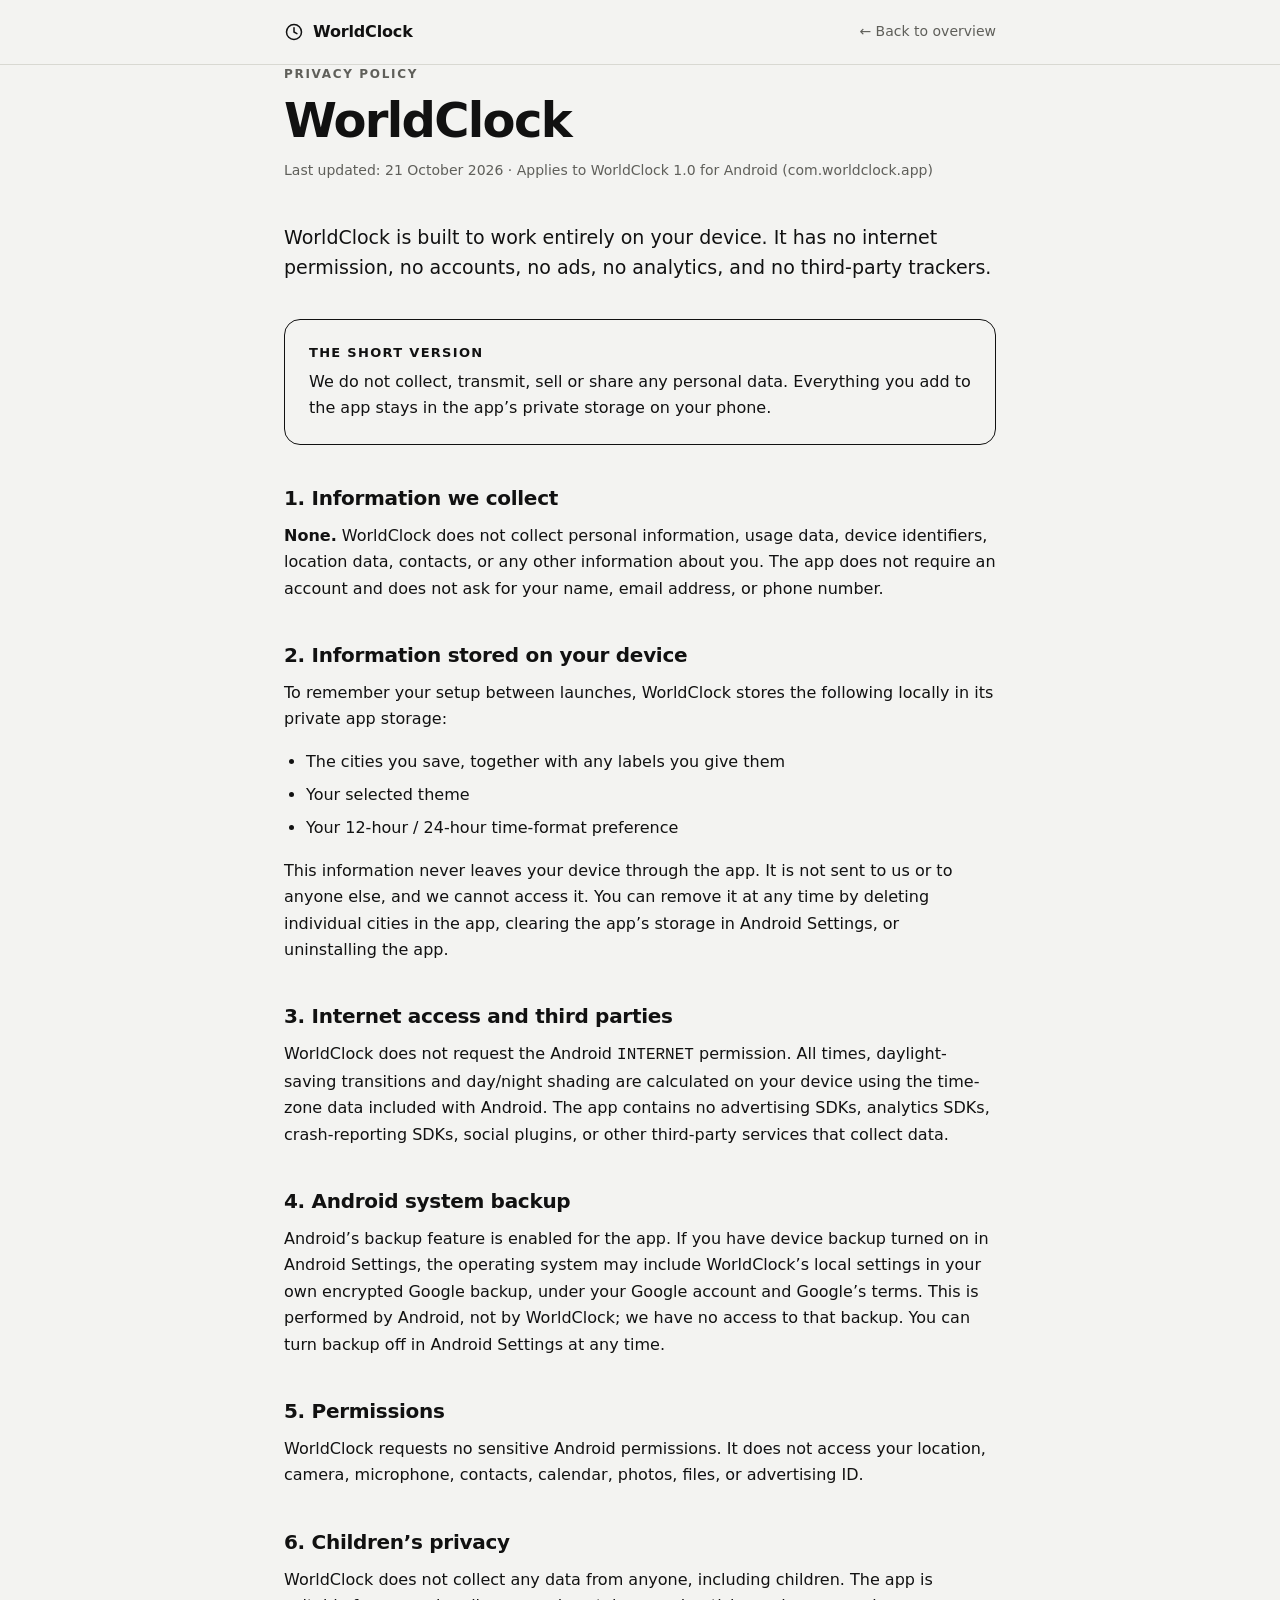
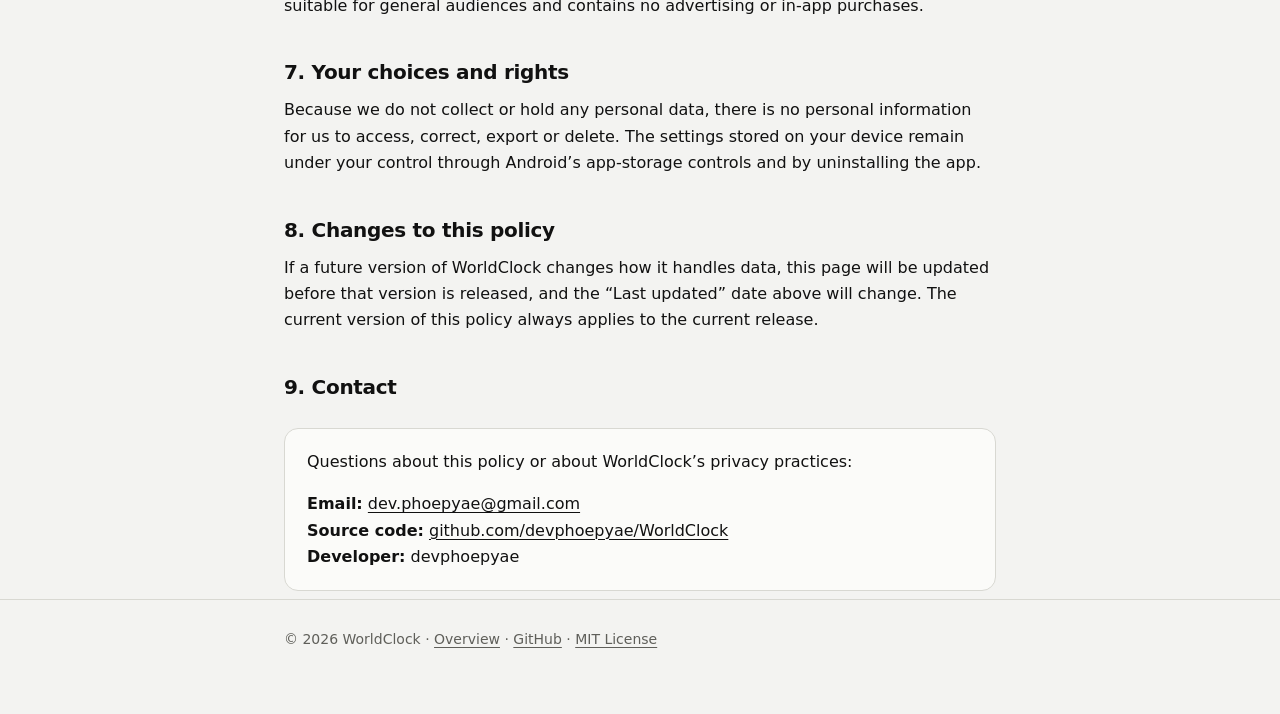
==== privacy.html @ bf8b8ab0 "docs: add WorldClock privacy policy and footer link" ====
<!DOCTYPE html>
<html lang="en">
<head>
  <meta charset="utf-8" />
  <meta name="viewport" content="width=device-width, initial-scale=1" />
  <title>Privacy Policy — WorldClock</title>
  <meta name="description" content="WorldClock privacy policy: the app works fully offline, collects no personal data, and contains no ads, analytics or trackers." />
  <meta name="theme-color" content="#F3F3F1" />
  <link rel="canonical" href="https://devphoepyae.github.io/WorldClock/privacy.html" />
  <meta name="robots" content="index, follow" />
  <meta name="author" content="devphoepyae" />
  <link rel="icon" href="data:image/svg+xml,%3Csvg xmlns='http://www.w3.org/2000/svg' viewBox='0 0 32 32'%3E%3Ccircle cx='16' cy='16' r='12.5' fill='none' stroke='%23111111' stroke-width='3'/%3E%3Cpath d='M16 9.5V17l5 3' fill='none' stroke='%23111111' stroke-width='3' stroke-linecap='round'/%3E%3C/svg%3E" />
  <style>
    :root {
      --paper: #F3F3F1;
      --ink: #111111;
      --muted: #5F5F5A;
      --line: #D8D8D2;
      --card: #FBFBF9;
    }
    * { box-sizing: border-box; }
    html { scroll-behavior: smooth; }
    body {
      margin: 0;
      background: var(--paper);
      color: var(--ink);
      font-family: ui-sans-serif, system-ui, -apple-system, "Segoe UI", Roboto, Helvetica, Arial, sans-serif;
      font-size: 16px;
      line-height: 1.65;
      -webkit-font-smoothing: antialiased;
    }
    ::selection { background: var(--ink); color: var(--paper); }
    a { color: var(--ink); text-decoration-thickness: 1px; text-underline-offset: 3px; }
    a:focus-visible { outline: 2px solid var(--ink); outline-offset: 3px; border-radius: 6px; }
    .wrap { max-width: 760px; margin: 0 auto; padding: 0 24px; }
    header { border-bottom: 1px solid var(--line); }
    .bar { display: flex; align-items: center; justify-content: space-between; height: 64px; }
    .brand { display: inline-flex; align-items: center; gap: 9px; font-weight: 600; letter-spacing: -0.01em; text-decoration: none; }
    .brand svg { display: block; }
    .back { font-size: 14px; color: var(--muted); text-decoration: none; }
    .back:hover { color: var(--ink); }
    main { padding: 64px 0 80px; }
    .eyebrow { margin: 0 0 10px; font-size: 12px; font-weight: 600; letter-spacing: 0.14em; text-transform: uppercase; color: var(--muted); }
    h1 { margin: 0 0 12px; font-size: clamp(34px, 6vw, 48px); line-height: 1.08; letter-spacing: -0.035em; font-weight: 700; }
    .updated { margin: 0 0 40px; color: var(--muted); font-size: 14px; }
    .lede { margin: 0 0 36px; font-size: 19px; line-height: 1.6; }
    h2 { margin: 40px 0 12px; font-size: 20px; letter-spacing: -0.015em; line-height: 1.3; }
    p { margin: 0 0 16px; }
    ul { margin: 0 0 16px; padding-left: 22px; }
    li { margin: 0 0 7px; }
    .card { margin: 28px 0 8px; padding: 20px 22px; border: 1px solid var(--line); border-radius: 14px; background: var(--card); }
    .card p:last-child { margin-bottom: 0; }
    .summary { margin: 0 0 36px; padding: 22px 24px; border: 1px solid var(--ink); border-radius: 16px; }
    .summary p { margin: 0; }
    .summary strong { display: block; margin-bottom: 6px; font-size: 13px; letter-spacing: 0.1em; text-transform: uppercase; }
    footer { border-top: 1px solid var(--line); padding: 28px 0 48px; color: var(--muted); font-size: 14px; }
    footer a { color: var(--muted); }
    footer a:hover { color: var(--ink); }
    @media (max-width: 520px) {
      main { padding: 44px 0 64px; }
      .lede { font-size: 17px; }
    }
  </style>
</head>
<body>
  <header>
    <div class="wrap bar">
      <a class="brand" href="index.html" aria-label="WorldClock home">
        <svg width="20" height="20" viewBox="0 0 24 24" fill="none" stroke="currentColor" stroke-width="1.8" stroke-linecap="round" stroke-linejoin="round" aria-hidden="true"><circle cx="12" cy="12" r="9"/><path d="M12 7v5l3.5 2"/></svg>
        <span>WorldClock</span>
      </a>
      <a class="back" href="index.html">← Back to overview</a>
    </div>
  </header>

  <main class="wrap">
    <p class="eyebrow">Privacy Policy</p>
    <h1>WorldClock</h1>
    <p class="updated">Last updated: 21 October 2026 · Applies to WorldClock 1.0 for Android (com.worldclock.app)</p>

    <p class="lede">WorldClock is built to work entirely on your device. It has no internet permission, no accounts, no ads, no analytics, and no third-party trackers.</p>

    <div class="summary">
      <p><strong>The short version</strong>
      We do not collect, transmit, sell or share any personal data. Everything you add to the app stays in the app’s private storage on your phone.</p>
    </div>

    <h2>1. Information we collect</h2>
    <p><strong>None.</strong> WorldClock does not collect personal information, usage data, device identifiers, location data, contacts, or any other information about you. The app does not require an account and does not ask for your name, email address, or phone number.</p>

    <h2>2. Information stored on your device</h2>
    <p>To remember your setup between launches, WorldClock stores the following locally in its private app storage:</p>
    <ul>
      <li>The cities you save, together with any labels you give them</li>
      <li>Your selected theme</li>
      <li>Your 12-hour / 24-hour time-format preference</li>
    </ul>
    <p>This information never leaves your device through the app. It is not sent to us or to anyone else, and we cannot access it. You can remove it at any time by deleting individual cities in the app, clearing the app’s storage in Android Settings, or uninstalling the app.</p>

    <h2>3. Internet access and third parties</h2>
    <p>WorldClock does not request the Android <code>INTERNET</code> permission. All times, daylight-saving transitions and day/night shading are calculated on your device using the time-zone data included with Android. The app contains no advertising SDKs, analytics SDKs, crash-reporting SDKs, social plugins, or other third-party services that collect data.</p>

    <h2>4. Android system backup</h2>
    <p>Android’s backup feature is enabled for the app. If you have device backup turned on in Android Settings, the operating system may include WorldClock’s local settings in your own encrypted Google backup, under your Google account and Google’s terms. This is performed by Android, not by WorldClock; we have no access to that backup. You can turn backup off in Android Settings at any time.</p>

    <h2>5. Permissions</h2>
    <p>WorldClock requests no sensitive Android permissions. It does not access your location, camera, microphone, contacts, calendar, photos, files, or advertising ID.</p>

    <h2>6. Children’s privacy</h2>
    <p>WorldClock does not collect any data from anyone, including children. The app is suitable for general audiences and contains no advertising or in-app purchases.</p>

    <h2>7. Your choices and rights</h2>
    <p>Because we do not collect or hold any personal data, there is no personal information for us to access, correct, export or delete. The settings stored on your device remain under your control through Android’s app-storage controls and by uninstalling the app.</p>

    <h2>8. Changes to this policy</h2>
    <p>If a future version of WorldClock changes how it handles data, this page will be updated before that version is released, and the “Last updated” date above will change. The current version of this policy always applies to the current release.</p>

    <h2>9. Contact</h2>
    <div class="card">
      <p>Questions about this policy or about WorldClock’s privacy practices:</p>
      <p><strong>Email:</strong> <a href="mailto:dev.phoepyae@gmail.com">dev.phoepyae@gmail.com</a><br />
      <strong>Source code:</strong> <a href="https://github.com/devphoepyae/WorldClock" rel="noopener noreferrer">github.com/devphoepyae/WorldClock</a><br />
      <strong>Developer:</strong> devphoepyae</p>
    </div>
  </main>

  <footer>
    <div class="wrap">
      <p>© 2026 WorldClock · <a href="index.html">Overview</a> · <a href="https://github.com/devphoepyae/WorldClock" rel="noopener noreferrer">GitHub</a> · <a href="https://github.com/devphoepyae/WorldClock/blob/main/LICENSE" rel="noopener noreferrer">MIT License</a></p>
    </div>
  </footer>
</body>
</html>
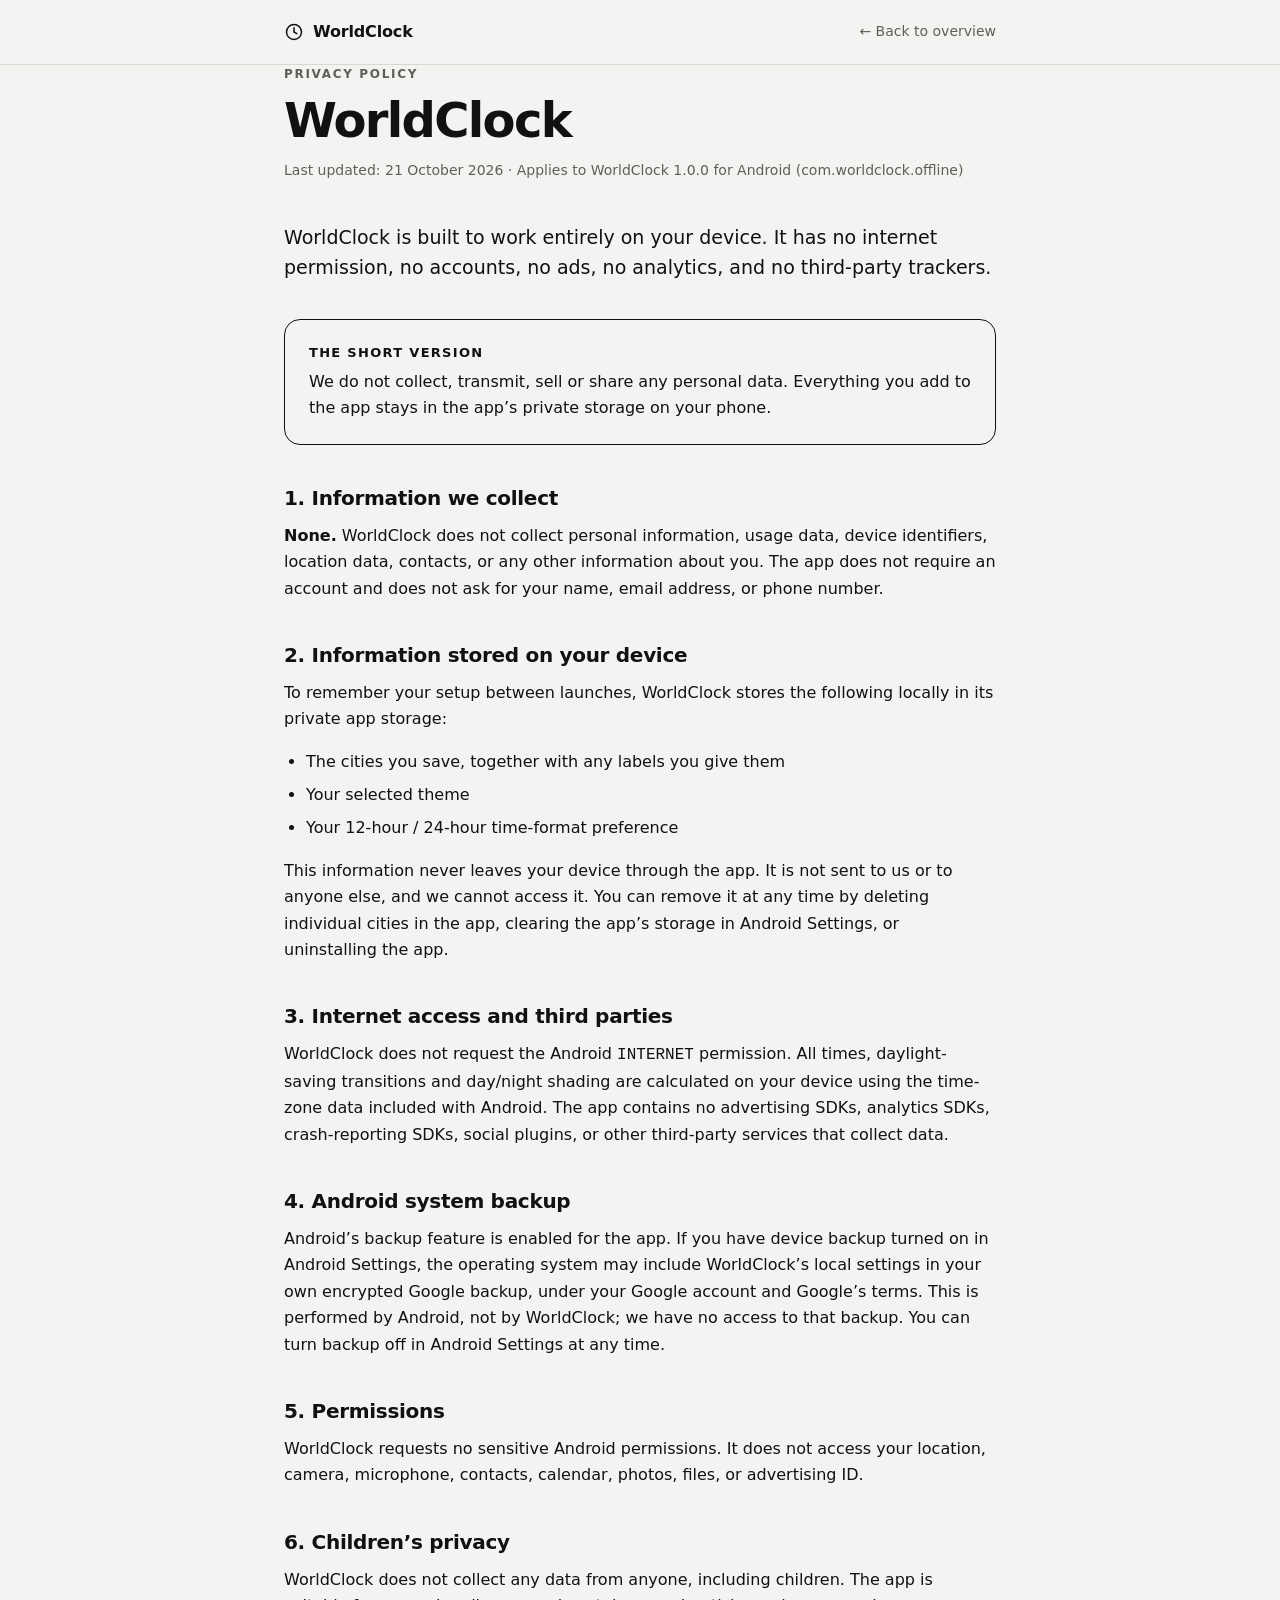
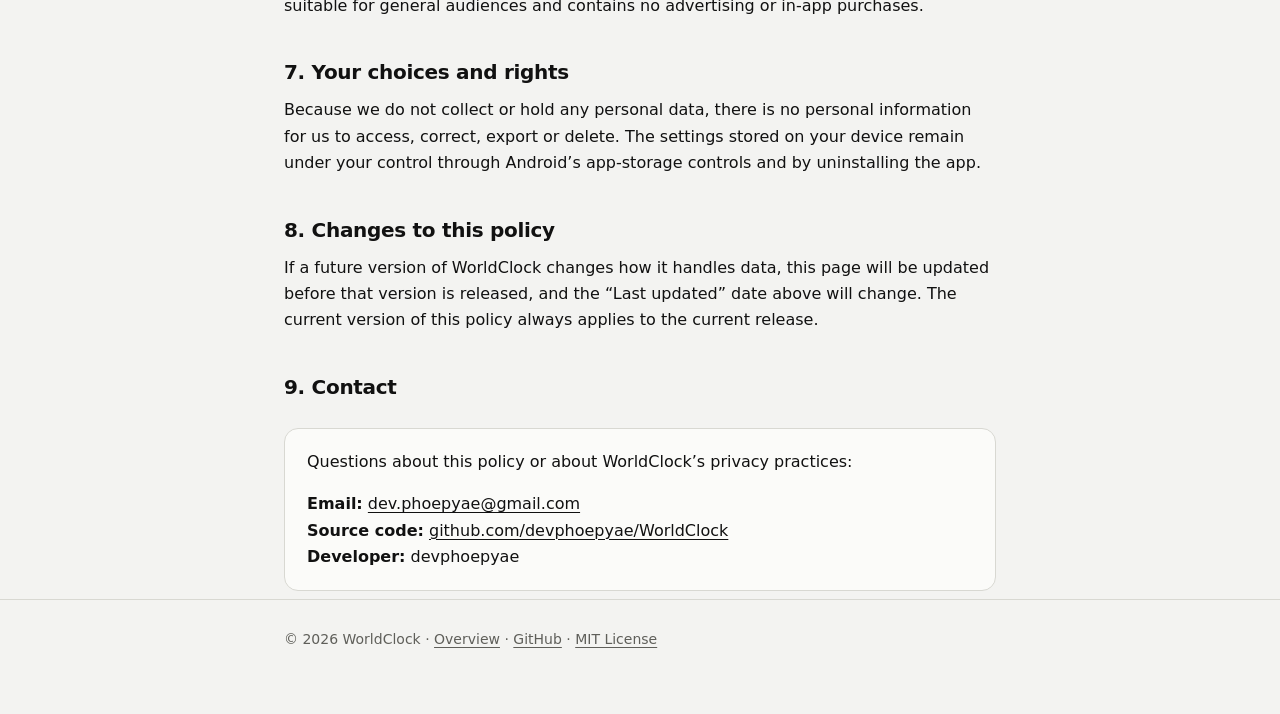
==== commit 7e390d7a: "build: use com.worldclock.offline for Aptoide distribution" ====
--- a/privacy.html
+++ b/privacy.html
@@ -76,7 +76,7 @@
   <main class="wrap">
     <p class="eyebrow">Privacy Policy</p>
     <h1>WorldClock</h1>
-    <p class="updated">Last updated: 21 October 2026 · Applies to WorldClock 1.0 for Android (com.worldclock.app)</p>
+    <p class="updated">Last updated: 21 October 2026 · Applies to WorldClock 1.0.0 for Android (com.worldclock.offline)</p>
 
     <p class="lede">WorldClock is built to work entirely on your device. It has no internet permission, no accounts, no ads, no analytics, and no third-party trackers.</p>
 
